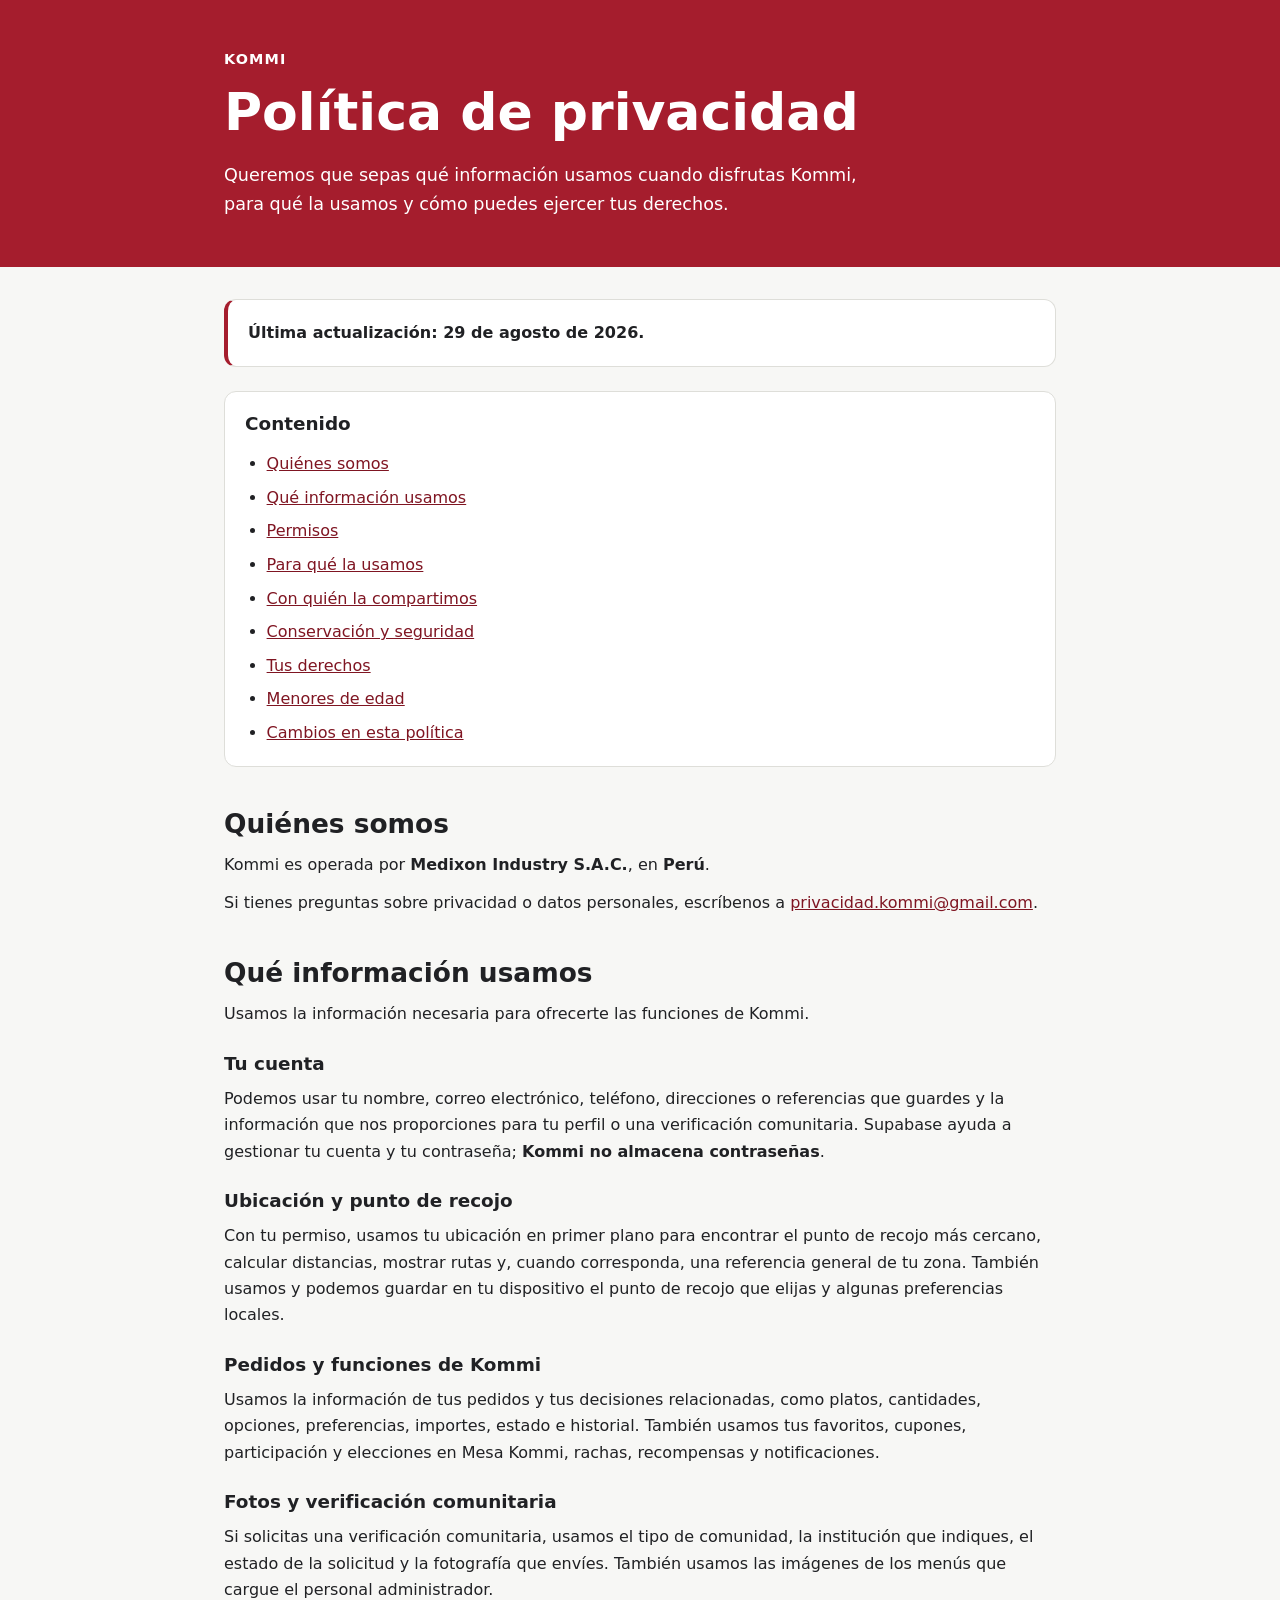
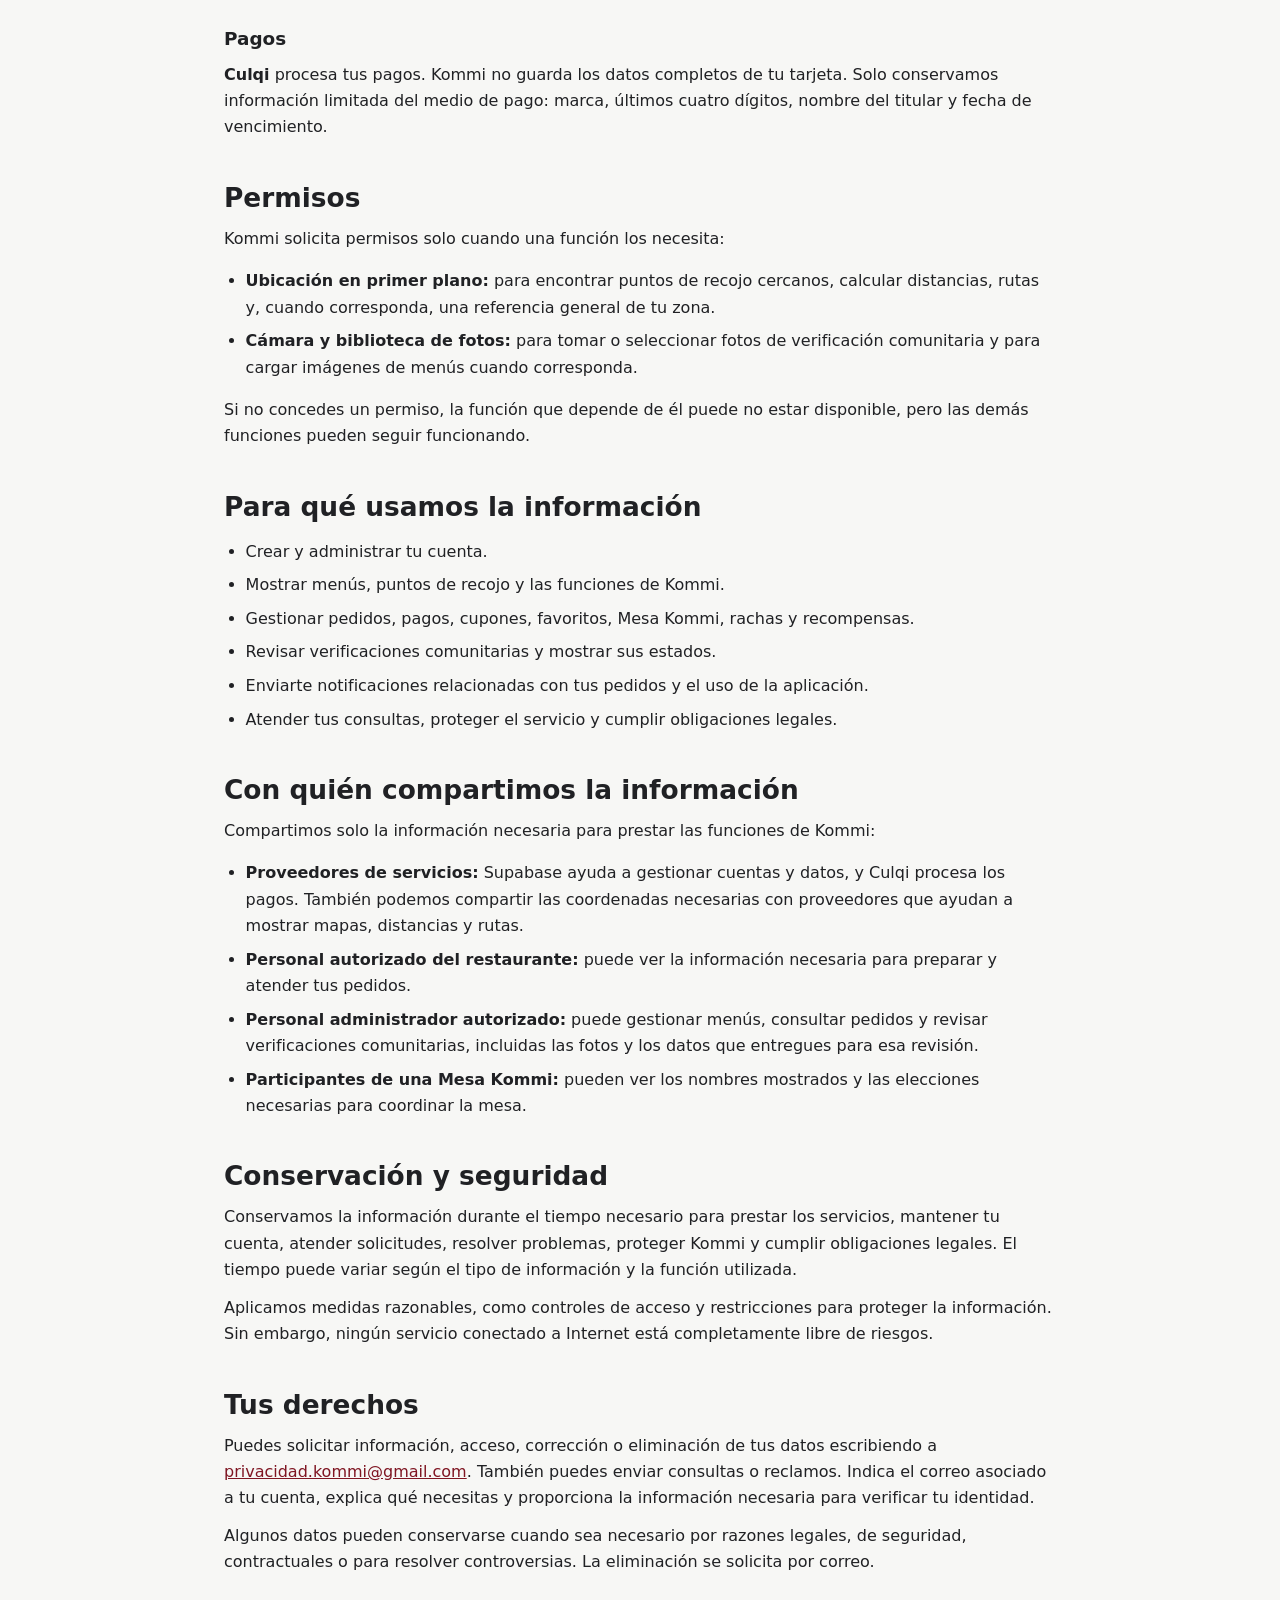
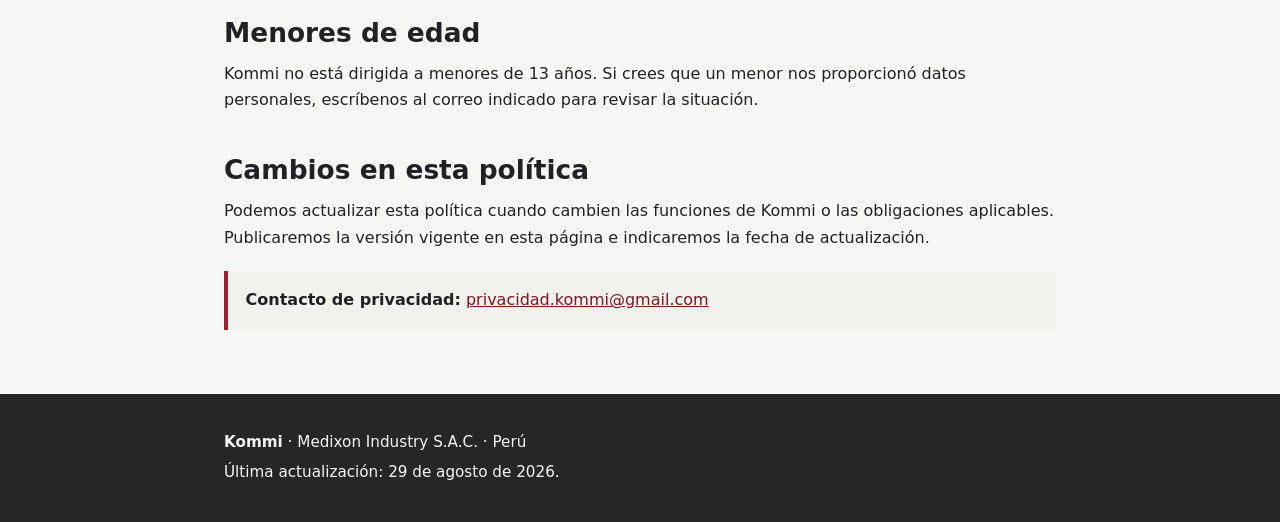
==== index.html @ f433a153 "first commit" ====
<!doctype html>
<html lang="es">
  <head>
    <meta charset="utf-8">
    <meta name="viewport" content="width=device-width, initial-scale=1">
    <meta name="description" content="Política de privacidad de Kommi.">
    <title>Política de privacidad | Kommi</title>
    <style>
      :root {
        color-scheme: light;
        --background: #f7f7f5;
        --surface: #fff;
        --text: #202124;
        --accent: #a51d2d;
        --accent-dark: #7f1522;
        --border: #deded9;
        font-family: system-ui, -apple-system, BlinkMacSystemFont, "Segoe UI", sans-serif;
      }

      * { box-sizing: border-box; }
      html { scroll-behavior: smooth; }
      body {
        margin: 0;
        background: var(--background);
        color: var(--text);
        line-height: 1.65;
      }
      .skip-link {
        position: absolute;
        left: 1rem;
        top: -4rem;
        padding: 0.65rem 0.9rem;
        background: var(--text);
        color: #fff;
        border-radius: 0.4rem;
        z-index: 1;
      }
      .skip-link:focus { top: 1rem; }
      .site-header {
        background: var(--accent);
        color: #fff;
        padding: 3rem 1.25rem;
      }
      .container {
        width: min(100% - 2.5rem, 52rem);
        margin: 0 auto;
      }
      .eyebrow {
        margin: 0 0 0.5rem;
        font-size: 0.9rem;
        font-weight: 700;
        letter-spacing: 0.08em;
        text-transform: uppercase;
      }
      h1, h2, h3 { line-height: 1.25; }
      h1 { margin: 0; font-size: clamp(2rem, 5vw, 3.25rem); }
      .lead { max-width: 42rem; margin: 1rem 0 0; font-size: 1.1rem; }
      main { padding: 2rem 0 4rem; }
      .notice, .contents {
        background: var(--surface);
        border: 1px solid var(--border);
        border-radius: 0.75rem;
        padding: 1.25rem;
      }
      .notice { border-left: 0.3rem solid var(--accent); }
      .notice p { margin: 0; }
      .contents { margin: 1.5rem 0 2rem; }
      .contents h2 { margin-top: 0; font-size: 1.15rem; }
      .contents ul { margin-bottom: 0; }
      a { color: var(--accent-dark); }
      a:focus-visible, a:hover { text-decoration-thickness: 0.15em; }
      section { scroll-margin-top: 1rem; margin-top: 2.5rem; }
      h2 { margin-bottom: 0.75rem; font-size: 1.65rem; }
      h3 { margin: 1.5rem 0 0.4rem; font-size: 1.15rem; }
      p { margin: 0.7rem 0; }
      ul { padding-left: 1.35rem; }
      li + li { margin-top: 0.45rem; }
      .contact-box {
        margin-top: 1.25rem;
        padding: 1rem 1.1rem;
        border-left: 0.3rem solid var(--accent);
        background: #f1f1ed;
      }
      footer {
        padding: 2rem 1.25rem;
        background: #262626;
        color: #f5f5f5;
        font-size: 0.95rem;
      }
      footer p { margin: 0.3rem 0; }
      @media (max-width: 42rem) {
        .container { width: min(100% - 1.5rem, 52rem); }
        .site-header { padding-top: 2.5rem; }
      }
      @media (prefers-reduced-motion: reduce) {
        html { scroll-behavior: auto; }
      }
    </style>
  </head>
  <body>
    <a class="skip-link" href="#contenido">Ir al contenido principal</a>

    <header class="site-header">
      <div class="container">
        <p class="eyebrow">Kommi</p>
        <h1>Política de privacidad</h1>
        <p class="lead">Queremos que sepas qué información usamos cuando disfrutas Kommi, para qué la usamos y cómo puedes
            ejercer tus derechos.</p>
      </div>
    </header>

    <main id="contenido" class="container">
      <aside class="notice" role="note">
        <p><strong>Última actualización: 29 de agosto de 2026.</strong></p>
      </aside>

    <nav class="contents" aria-label="Contenido de la política">
        <h2>Contenido</h2>
        <ul>
            <li><a href="#responsable">Quiénes somos</a></li>
            <li><a href="#datos">Qué información usamos</a></li>
            <li><a href="#permisos">Permisos</a></li>
            <li><a href="#uso">Para qué la usamos</a></li>
            <li><a href="#compartimos">Con quién la compartimos</a></li>
            <li><a href="#seguridad">Conservación y seguridad</a></li>
            <li><a href="#derechos">Tus derechos</a></li>
          <li><a href="#menores">Menores de edad</a></li>
          <li><a href="#cambios">Cambios en esta política</a></li>
        </ul>
      </nav>

      <section id="responsable">
        <h2>Quiénes somos</h2>
        <p>Kommi es operada por <strong>Medixon Industry S.A.C.</strong>, en <strong>Perú</strong>.</p>
        <p>Si tienes preguntas sobre privacidad o datos personales, escríbenos a <a
                href="mailto:privacidad.kommi@gmail.com">privacidad.kommi@gmail.com</a>.</p>
      </section>

      <section id="datos">
        <h2>Qué información usamos</h2>
        <p>Usamos la información necesaria para ofrecerte las funciones de Kommi.</p>

        <h3>Tu cuenta</h3>
        <p>Podemos usar tu nombre, correo electrónico, teléfono, direcciones o referencias que guardes y la información que nos
            proporciones para tu perfil o una verificación comunitaria. Supabase ayuda a gestionar tu cuenta y tu contraseña;
            <strong>Kommi no almacena contraseñas</strong>.</p>

        <h3>Ubicación y punto de recojo</h3>
        <p>Con tu permiso, usamos tu ubicación en primer plano para encontrar el punto de recojo más cercano, calcular
            distancias, mostrar rutas y, cuando corresponda, una referencia general de tu zona. También usamos y podemos guardar
            en tu dispositivo el punto de recojo que elijas y algunas preferencias locales.</p>

        <h3>Pedidos y funciones de Kommi</h3>
        <p>Usamos la información de tus pedidos y tus decisiones relacionadas, como platos, cantidades, opciones, preferencias,
            importes, estado e historial. También usamos tus favoritos, cupones, participación y elecciones en Mesa Kommi,
            rachas, recompensas y notificaciones.</p>

        <h3>Fotos y verificación comunitaria</h3>
        <p>Si solicitas una verificación comunitaria, usamos el tipo de comunidad, la institución que indiques, el estado de la
            solicitud y la fotografía que envíes. También usamos las imágenes de los menús que cargue el personal administrador.
        </p>

        <h3>Pagos</h3>
        <p><strong>Culqi</strong> procesa tus pagos. Kommi no guarda los datos completos de tu tarjeta. Solo conservamos
            información limitada del medio de pago: marca, últimos cuatro dígitos, nombre del titular y fecha de vencimiento.
        </p>
      </section>

      <section id="permisos">
        <h2>Permisos</h2>
        <p>Kommi solicita permisos solo cuando una función los necesita:</p>
        <ul>
        <li><strong>Ubicación en primer plano:</strong> para encontrar puntos de recojo cercanos, calcular distancias, rutas y,
            cuando corresponda, una referencia general de tu zona.</li>
        <li><strong>Cámara y biblioteca de fotos:</strong> para tomar o seleccionar fotos de verificación comunitaria y para
            cargar imágenes de menús cuando corresponda.</li>
        </ul>
        <p>Si no concedes un permiso, la función que depende de él puede no estar disponible, pero las demás funciones pueden
            seguir funcionando.</p>
      </section>

    <section id="uso">
        <h2>Para qué usamos la información</h2>
        <ul>
        <li>Crear y administrar tu cuenta.</li>
        <li>Mostrar menús, puntos de recojo y las funciones de Kommi.</li>
        <li>Gestionar pedidos, pagos, cupones, favoritos, Mesa Kommi, rachas y recompensas.</li>
        <li>Revisar verificaciones comunitarias y mostrar sus estados.</li>
        <li>Enviarte notificaciones relacionadas con tus pedidos y el uso de la aplicación.</li>
        <li>Atender tus consultas, proteger el servicio y cumplir obligaciones legales.</li>
        </ul>
      </section>

    <section id="compartimos">
        <h2>Con quién compartimos la información</h2>
        <p>Compartimos solo la información necesaria para prestar las funciones de Kommi:</p>
        <ul>
        <li><strong>Proveedores de servicios:</strong> Supabase ayuda a gestionar cuentas y datos, y Culqi procesa los pagos.
            También podemos compartir las coordenadas necesarias con proveedores que ayudan a mostrar mapas, distancias y rutas.
        </li>
        <li><strong>Personal autorizado del restaurante:</strong> puede ver la información necesaria para preparar y atender tus
            pedidos.</li>
        <li><strong>Personal administrador autorizado:</strong> puede gestionar menús, consultar pedidos y revisar
            verificaciones comunitarias, incluidas las fotos y los datos que entregues para esa revisión.</li>
        <li><strong>Participantes de una Mesa Kommi:</strong> pueden ver los nombres mostrados y las elecciones necesarias para
            coordinar la mesa.</li>
        </ul>
      </section>

    <section id="seguridad">
        <h2>Conservación y seguridad</h2>
        <p>Conservamos la información durante el tiempo necesario para prestar los servicios, mantener tu cuenta, atender
            solicitudes, resolver problemas, proteger Kommi y cumplir obligaciones legales. El tiempo puede variar según el
            tipo de información y la función utilizada.</p>
        <p>Aplicamos medidas razonables, como controles de acceso y restricciones para proteger la información. Sin embargo,
            ningún servicio conectado a Internet está completamente libre de riesgos.</p>
      </section>

    <section id="derechos">
        <h2>Tus derechos</h2>
        <p>Puedes solicitar información, acceso, corrección o eliminación de tus datos escribiendo a <a
                href="mailto:privacidad.kommi@gmail.com">privacidad.kommi@gmail.com</a>. También puedes enviar consultas o
            reclamos. Indica el correo asociado a tu cuenta, explica qué necesitas y proporciona la información necesaria
            para verificar tu identidad.</p>
        <p>Algunos datos pueden conservarse cuando sea necesario por razones legales, de seguridad, contractuales o para
            resolver controversias. La eliminación se solicita por correo.</p>
      </section>

      <section id="menores">
        <h2>Menores de edad</h2>
        <p>Kommi no está dirigida a menores de 13 años. Si crees que un menor nos proporcionó datos personales, escríbenos al
            correo indicado para revisar la situación.</p>
      </section>

      <section id="cambios">
        <h2>Cambios en esta política</h2>
        <p>Podemos actualizar esta política cuando cambien las funciones de Kommi o las obligaciones aplicables. Publicaremos la
            versión vigente en esta página e indicaremos la fecha de actualización.</p>
        <div class="contact-box">
          <strong>Contacto de privacidad:</strong>
          <a href="mailto:privacidad.kommi@gmail.com">privacidad.kommi@gmail.com</a>
        </div>
      </section>
    </main>

    <footer>
      <div class="container">
        <p><strong>Kommi</strong> · Medixon Industry S.A.C. · Perú</p>
        <p>Última actualización: 29 de agosto de 2026.</p>
      </div>
    </footer>
  </body>
</html>
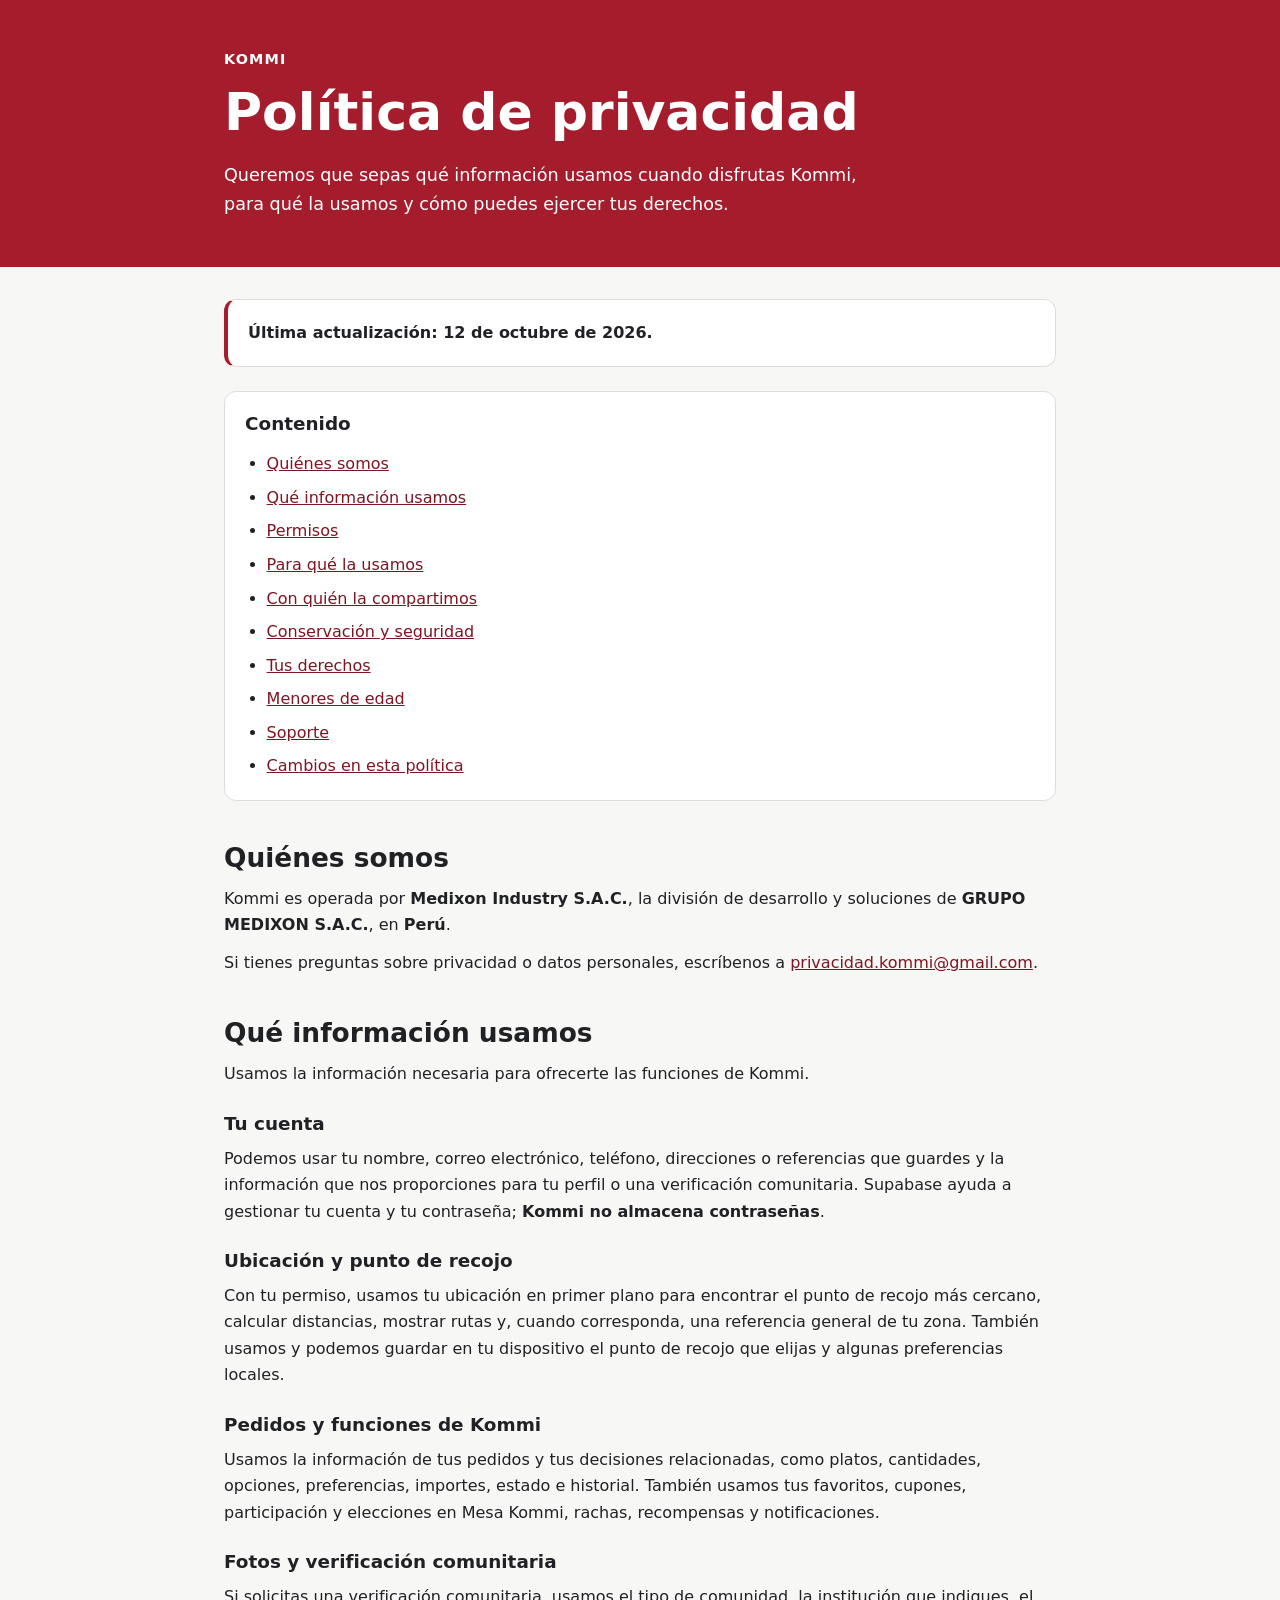
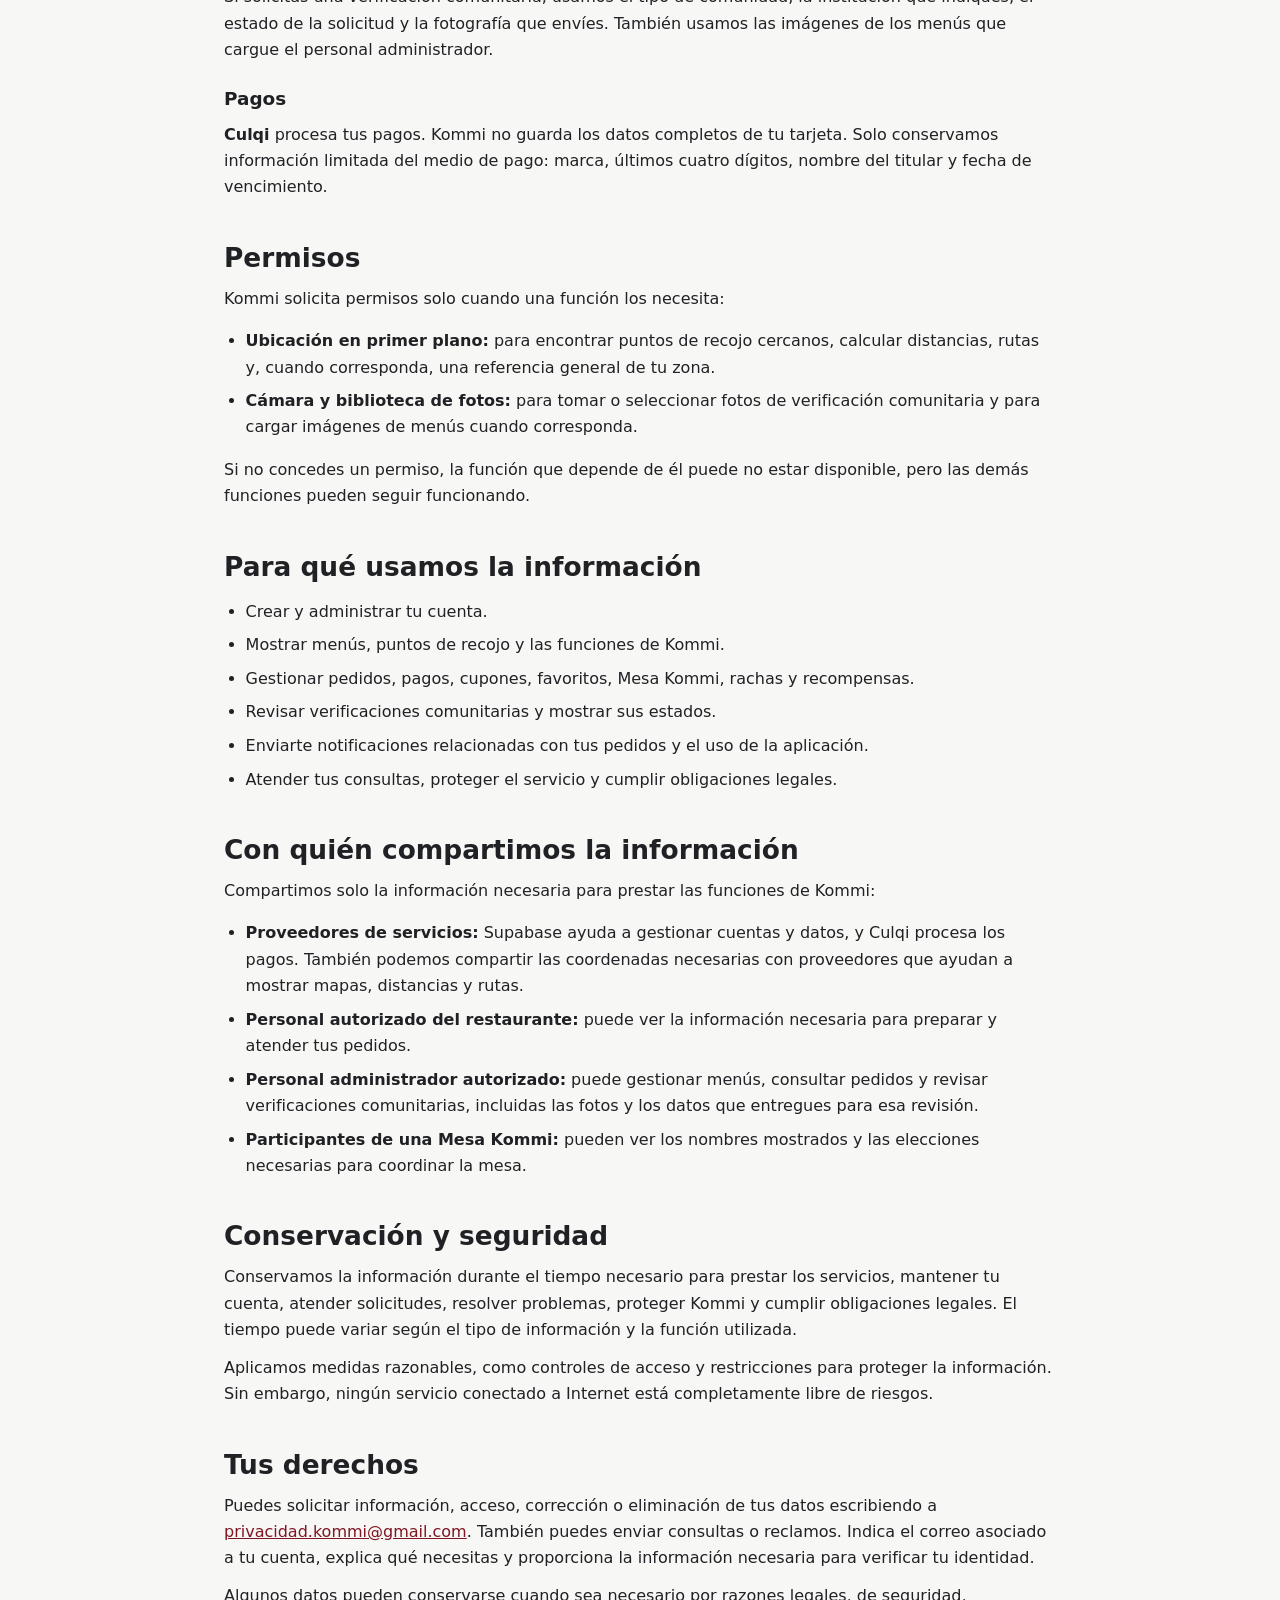
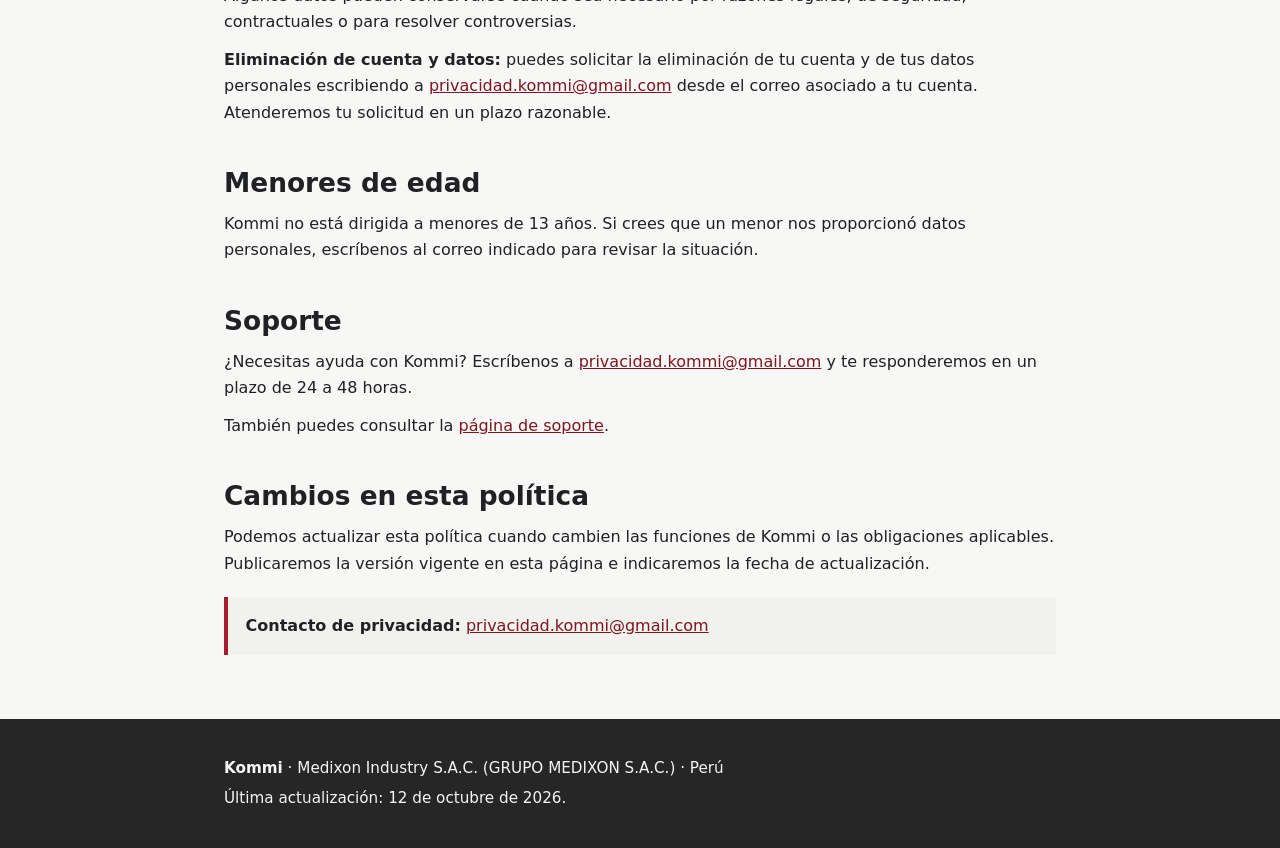
==== commit 0f3bd1c8: "refactor: split policy into HTML/CSS and add support page Extract inline styles into shared styles.c" ====
--- a/index.html
+++ b/index.html
@@ -5,97 +5,7 @@
     <meta name="viewport" content="width=device-width, initial-scale=1">
     <meta name="description" content="Política de privacidad de Kommi.">
     <title>Política de privacidad | Kommi</title>
-    <style>
-      :root {
-        color-scheme: light;
-        --background: #f7f7f5;
-        --surface: #fff;
-        --text: #202124;
-        --accent: #a51d2d;
-        --accent-dark: #7f1522;
-        --border: #deded9;
-        font-family: system-ui, -apple-system, BlinkMacSystemFont, "Segoe UI", sans-serif;
-      }
-
-      * { box-sizing: border-box; }
-      html { scroll-behavior: smooth; }
-      body {
-        margin: 0;
-        background: var(--background);
-        color: var(--text);
-        line-height: 1.65;
-      }
-      .skip-link {
-        position: absolute;
-        left: 1rem;
-        top: -4rem;
-        padding: 0.65rem 0.9rem;
-        background: var(--text);
-        color: #fff;
-        border-radius: 0.4rem;
-        z-index: 1;
-      }
-      .skip-link:focus { top: 1rem; }
-      .site-header {
-        background: var(--accent);
-        color: #fff;
-        padding: 3rem 1.25rem;
-      }
-      .container {
-        width: min(100% - 2.5rem, 52rem);
-        margin: 0 auto;
-      }
-      .eyebrow {
-        margin: 0 0 0.5rem;
-        font-size: 0.9rem;
-        font-weight: 700;
-        letter-spacing: 0.08em;
-        text-transform: uppercase;
-      }
-      h1, h2, h3 { line-height: 1.25; }
-      h1 { margin: 0; font-size: clamp(2rem, 5vw, 3.25rem); }
-      .lead { max-width: 42rem; margin: 1rem 0 0; font-size: 1.1rem; }
-      main { padding: 2rem 0 4rem; }
-      .notice, .contents {
-        background: var(--surface);
-        border: 1px solid var(--border);
-        border-radius: 0.75rem;
-        padding: 1.25rem;
-      }
-      .notice { border-left: 0.3rem solid var(--accent); }
-      .notice p { margin: 0; }
-      .contents { margin: 1.5rem 0 2rem; }
-      .contents h2 { margin-top: 0; font-size: 1.15rem; }
-      .contents ul { margin-bottom: 0; }
-      a { color: var(--accent-dark); }
-      a:focus-visible, a:hover { text-decoration-thickness: 0.15em; }
-      section { scroll-margin-top: 1rem; margin-top: 2.5rem; }
-      h2 { margin-bottom: 0.75rem; font-size: 1.65rem; }
-      h3 { margin: 1.5rem 0 0.4rem; font-size: 1.15rem; }
-      p { margin: 0.7rem 0; }
-      ul { padding-left: 1.35rem; }
-      li + li { margin-top: 0.45rem; }
-      .contact-box {
-        margin-top: 1.25rem;
-        padding: 1rem 1.1rem;
-        border-left: 0.3rem solid var(--accent);
-        background: #f1f1ed;
-      }
-      footer {
-        padding: 2rem 1.25rem;
-        background: #262626;
-        color: #f5f5f5;
-        font-size: 0.95rem;
-      }
-      footer p { margin: 0.3rem 0; }
-      @media (max-width: 42rem) {
-        .container { width: min(100% - 1.5rem, 52rem); }
-        .site-header { padding-top: 2.5rem; }
-      }
-      @media (prefers-reduced-motion: reduce) {
-        html { scroll-behavior: auto; }
-      }
-    </style>
+    <link rel="stylesheet" href="styles.css">
   </head>
   <body>
     <a class="skip-link" href="#contenido">Ir al contenido principal</a>
@@ -111,7 +21,7 @@
 
     <main id="contenido" class="container">
       <aside class="notice" role="note">
-        <p><strong>Última actualización: 29 de agosto de 2026.</strong></p>
+        <p><strong>Última actualización: 12 de octubre de 2026.</strong></p>
       </aside>
 
     <nav class="contents" aria-label="Contenido de la política">
@@ -125,13 +35,15 @@
             <li><a href="#seguridad">Conservación y seguridad</a></li>
             <li><a href="#derechos">Tus derechos</a></li>
           <li><a href="#menores">Menores de edad</a></li>
+          <li><a href="#soporte">Soporte</a></li>
           <li><a href="#cambios">Cambios en esta política</a></li>
         </ul>
       </nav>
 
       <section id="responsable">
         <h2>Quiénes somos</h2>
-        <p>Kommi es operada por <strong>Medixon Industry S.A.C.</strong>, en <strong>Perú</strong>.</p>
+        <p>Kommi es operada por <strong>Medixon Industry S.A.C.</strong>, la división de desarrollo y soluciones de
+            <strong>GRUPO MEDIXON S.A.C.</strong>, en <strong>Perú</strong>.</p>
         <p>Si tienes preguntas sobre privacidad o datos personales, escríbenos a <a
                 href="mailto:privacidad.kommi@gmail.com">privacidad.kommi@gmail.com</a>.</p>
       </section>
@@ -223,13 +135,24 @@
             reclamos. Indica el correo asociado a tu cuenta, explica qué necesitas y proporciona la información necesaria
             para verificar tu identidad.</p>
         <p>Algunos datos pueden conservarse cuando sea necesario por razones legales, de seguridad, contractuales o para
-            resolver controversias. La eliminación se solicita por correo.</p>
+            resolver controversias.</p>
+        <p><strong>Eliminación de cuenta y datos:</strong> puedes solicitar la eliminación de tu cuenta y de tus datos
+            personales escribiendo a <a href="mailto:privacidad.kommi@gmail.com">privacidad.kommi@gmail.com</a> desde el correo
+            asociado a tu cuenta. Atenderemos tu solicitud en un plazo razonable.</p>
       </section>
 
       <section id="menores">
         <h2>Menores de edad</h2>
         <p>Kommi no está dirigida a menores de 13 años. Si crees que un menor nos proporcionó datos personales, escríbenos al
             correo indicado para revisar la situación.</p>
+      </section>
+
+      <section id="soporte">
+        <h2>Soporte</h2>
+        <p>¿Necesitas ayuda con Kommi? Escríbenos a
+            <a href="mailto:privacidad.kommi@gmail.com">privacidad.kommi@gmail.com</a>
+            y te responderemos en un plazo de 24 a 48 horas.</p>
+        <p>También puedes consultar la <a href="soporte.html">página de soporte</a>.</p>
       </section>
 
       <section id="cambios">
@@ -245,8 +168,8 @@
 
     <footer>
       <div class="container">
-        <p><strong>Kommi</strong> · Medixon Industry S.A.C. · Perú</p>
-        <p>Última actualización: 29 de agosto de 2026.</p>
+        <p><strong>Kommi</strong> · Medixon Industry S.A.C. (GRUPO MEDIXON S.A.C.) · Perú</p>
+        <p>Última actualización: 12 de octubre de 2026.</p>
       </div>
     </footer>
   </body>
--- a/styles.css
+++ b/styles.css
@@ -0,0 +1,89 @@
+:root {
+  color-scheme: light;
+  --background: #f7f7f5;
+  --surface: #fff;
+  --text: #202124;
+  --accent: #a51d2d;
+  --accent-dark: #7f1522;
+  --border: #deded9;
+  font-family: system-ui, -apple-system, BlinkMacSystemFont, "Segoe UI", sans-serif;
+}
+
+* { box-sizing: border-box; }
+html { scroll-behavior: smooth; }
+body {
+  margin: 0;
+  background: var(--background);
+  color: var(--text);
+  line-height: 1.65;
+}
+.skip-link {
+  position: absolute;
+  left: 1rem;
+  top: -4rem;
+  padding: 0.65rem 0.9rem;
+  background: var(--text);
+  color: #fff;
+  border-radius: 0.4rem;
+  z-index: 1;
+}
+.skip-link:focus { top: 1rem; }
+.site-header {
+  background: var(--accent);
+  color: #fff;
+  padding: 3rem 1.25rem;
+}
+.container {
+  width: min(100% - 2.5rem, 52rem);
+  margin: 0 auto;
+}
+.eyebrow {
+  margin: 0 0 0.5rem;
+  font-size: 0.9rem;
+  font-weight: 700;
+  letter-spacing: 0.08em;
+  text-transform: uppercase;
+}
+h1, h2, h3 { line-height: 1.25; }
+h1 { margin: 0; font-size: clamp(2rem, 5vw, 3.25rem); }
+.lead { max-width: 42rem; margin: 1rem 0 0; font-size: 1.1rem; }
+main { padding: 2rem 0 4rem; }
+.notice, .contents {
+  background: var(--surface);
+  border: 1px solid var(--border);
+  border-radius: 0.75rem;
+  padding: 1.25rem;
+}
+.notice { border-left: 0.3rem solid var(--accent); }
+.notice p { margin: 0; }
+.contents { margin: 1.5rem 0 2rem; }
+.contents h2 { margin-top: 0; font-size: 1.15rem; }
+.contents ul { margin-bottom: 0; }
+a { color: var(--accent-dark); }
+a:focus-visible, a:hover { text-decoration-thickness: 0.15em; }
+section { scroll-margin-top: 1rem; margin-top: 2.5rem; }
+h2 { margin-bottom: 0.75rem; font-size: 1.65rem; }
+h3 { margin: 1.5rem 0 0.4rem; font-size: 1.15rem; }
+p { margin: 0.7rem 0; }
+ul { padding-left: 1.35rem; }
+li + li { margin-top: 0.45rem; }
+.contact-box {
+  margin-top: 1.25rem;
+  padding: 1rem 1.1rem;
+  border-left: 0.3rem solid var(--accent);
+  background: #f1f1ed;
+}
+footer {
+  padding: 2rem 1.25rem;
+  background: #262626;
+  color: #f5f5f5;
+  font-size: 0.95rem;
+}
+footer p { margin: 0.3rem 0; }
+@media (max-width: 42rem) {
+  .container { width: min(100% - 1.5rem, 52rem); }
+  .site-header { padding-top: 2.5rem; }
+}
+@media (prefers-reduced-motion: reduce) {
+  html { scroll-behavior: auto; }
+}
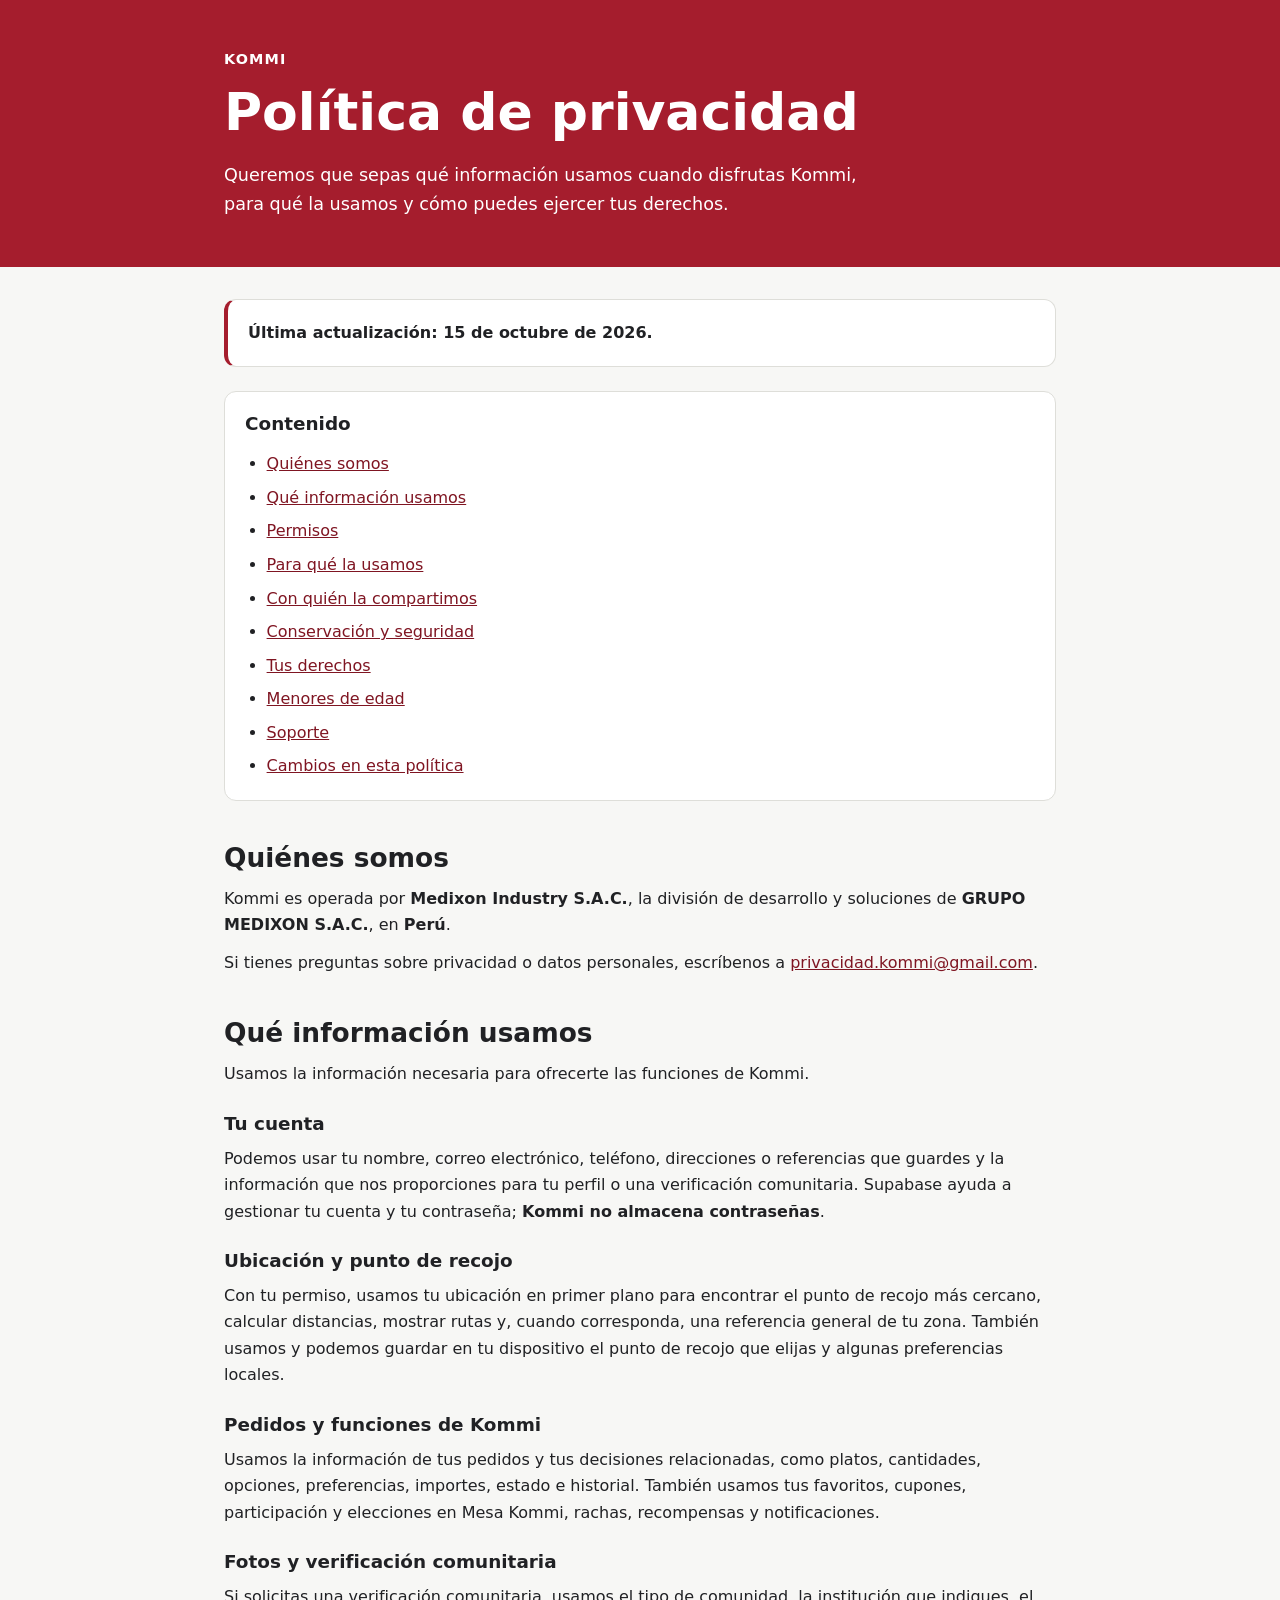
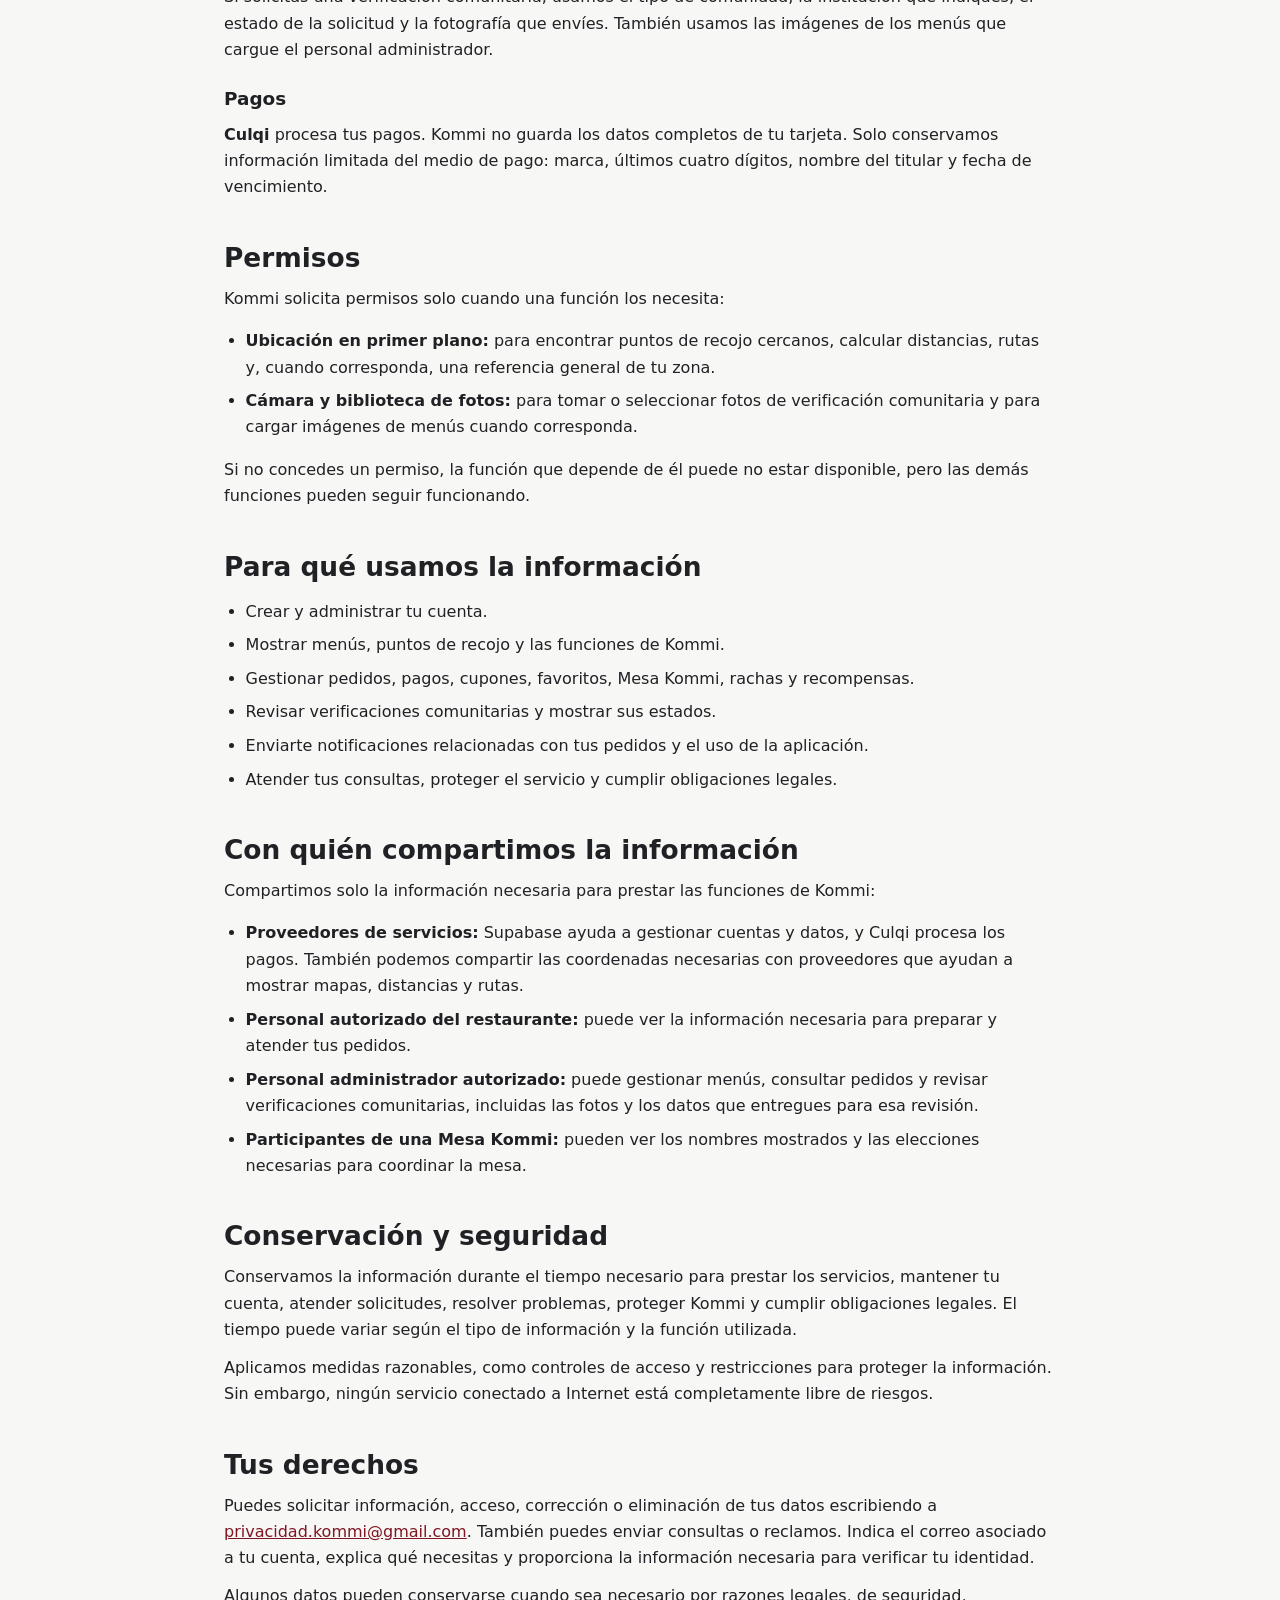
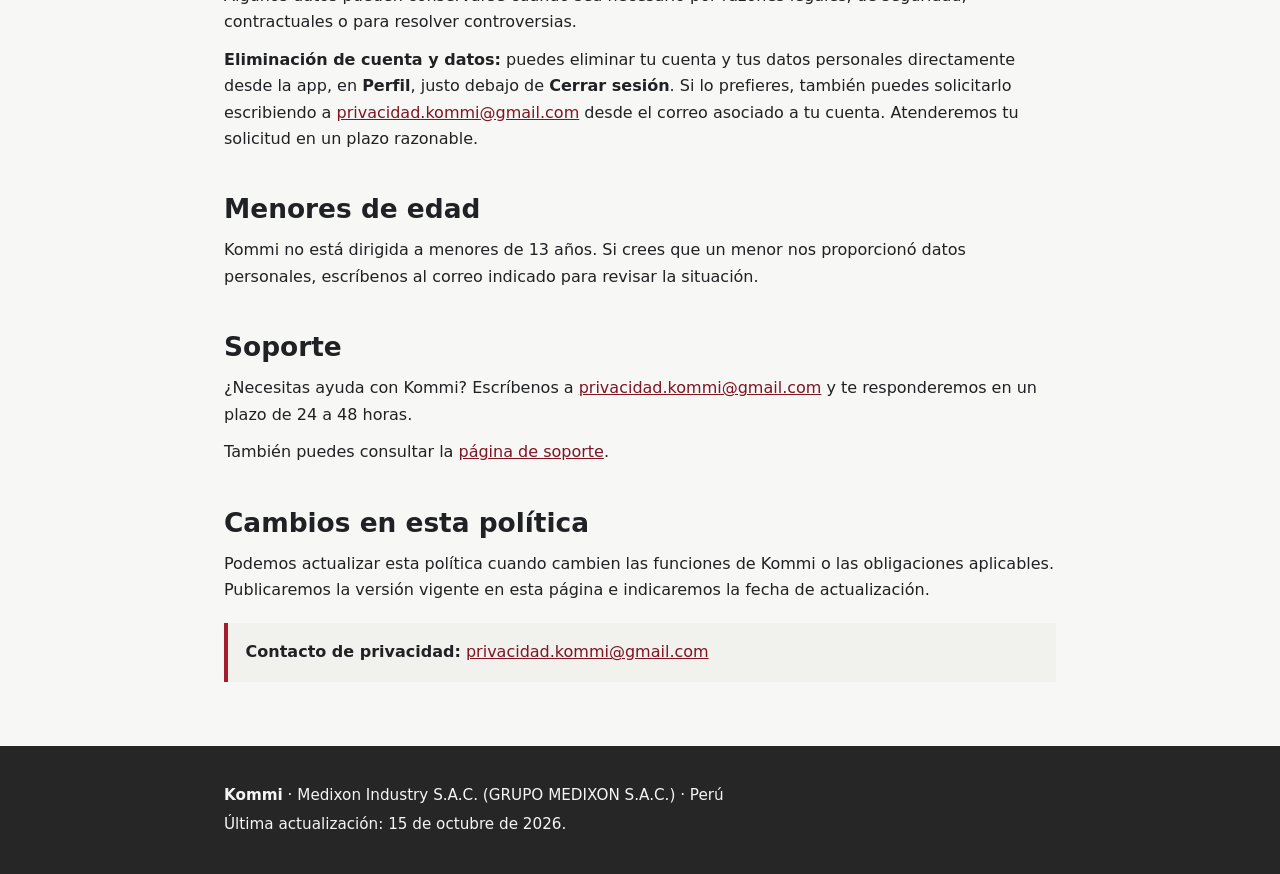
==== commit a1fc512e: "docs: reflect in-app account deletion in policy and support page The app now offers account deletion" ====
--- a/index.html
+++ b/index.html
@@ -21,7 +21,7 @@
 
     <main id="contenido" class="container">
       <aside class="notice" role="note">
-        <p><strong>Última actualización: 12 de octubre de 2026.</strong></p>
+        <p><strong>Última actualización: 15 de octubre de 2026.</strong></p>
       </aside>
 
     <nav class="contents" aria-label="Contenido de la política">
@@ -136,9 +136,10 @@
             para verificar tu identidad.</p>
         <p>Algunos datos pueden conservarse cuando sea necesario por razones legales, de seguridad, contractuales o para
             resolver controversias.</p>
-        <p><strong>Eliminación de cuenta y datos:</strong> puedes solicitar la eliminación de tu cuenta y de tus datos
-            personales escribiendo a <a href="mailto:privacidad.kommi@gmail.com">privacidad.kommi@gmail.com</a> desde el correo
-            asociado a tu cuenta. Atenderemos tu solicitud en un plazo razonable.</p>
+        <p><strong>Eliminación de cuenta y datos:</strong> puedes eliminar tu cuenta y tus datos personales directamente
+            desde la app, en <strong>Perfil</strong>, justo debajo de <strong>Cerrar sesión</strong>. Si lo prefieres,
+            también puedes solicitarlo escribiendo a <a href="mailto:privacidad.kommi@gmail.com">privacidad.kommi@gmail.com</a>
+            desde el correo asociado a tu cuenta. Atenderemos tu solicitud en un plazo razonable.</p>
       </section>
 
       <section id="menores">
@@ -169,7 +170,7 @@
     <footer>
       <div class="container">
         <p><strong>Kommi</strong> · Medixon Industry S.A.C. (GRUPO MEDIXON S.A.C.) · Perú</p>
-        <p>Última actualización: 12 de octubre de 2026.</p>
+        <p>Última actualización: 15 de octubre de 2026.</p>
       </div>
     </footer>
   </body>
